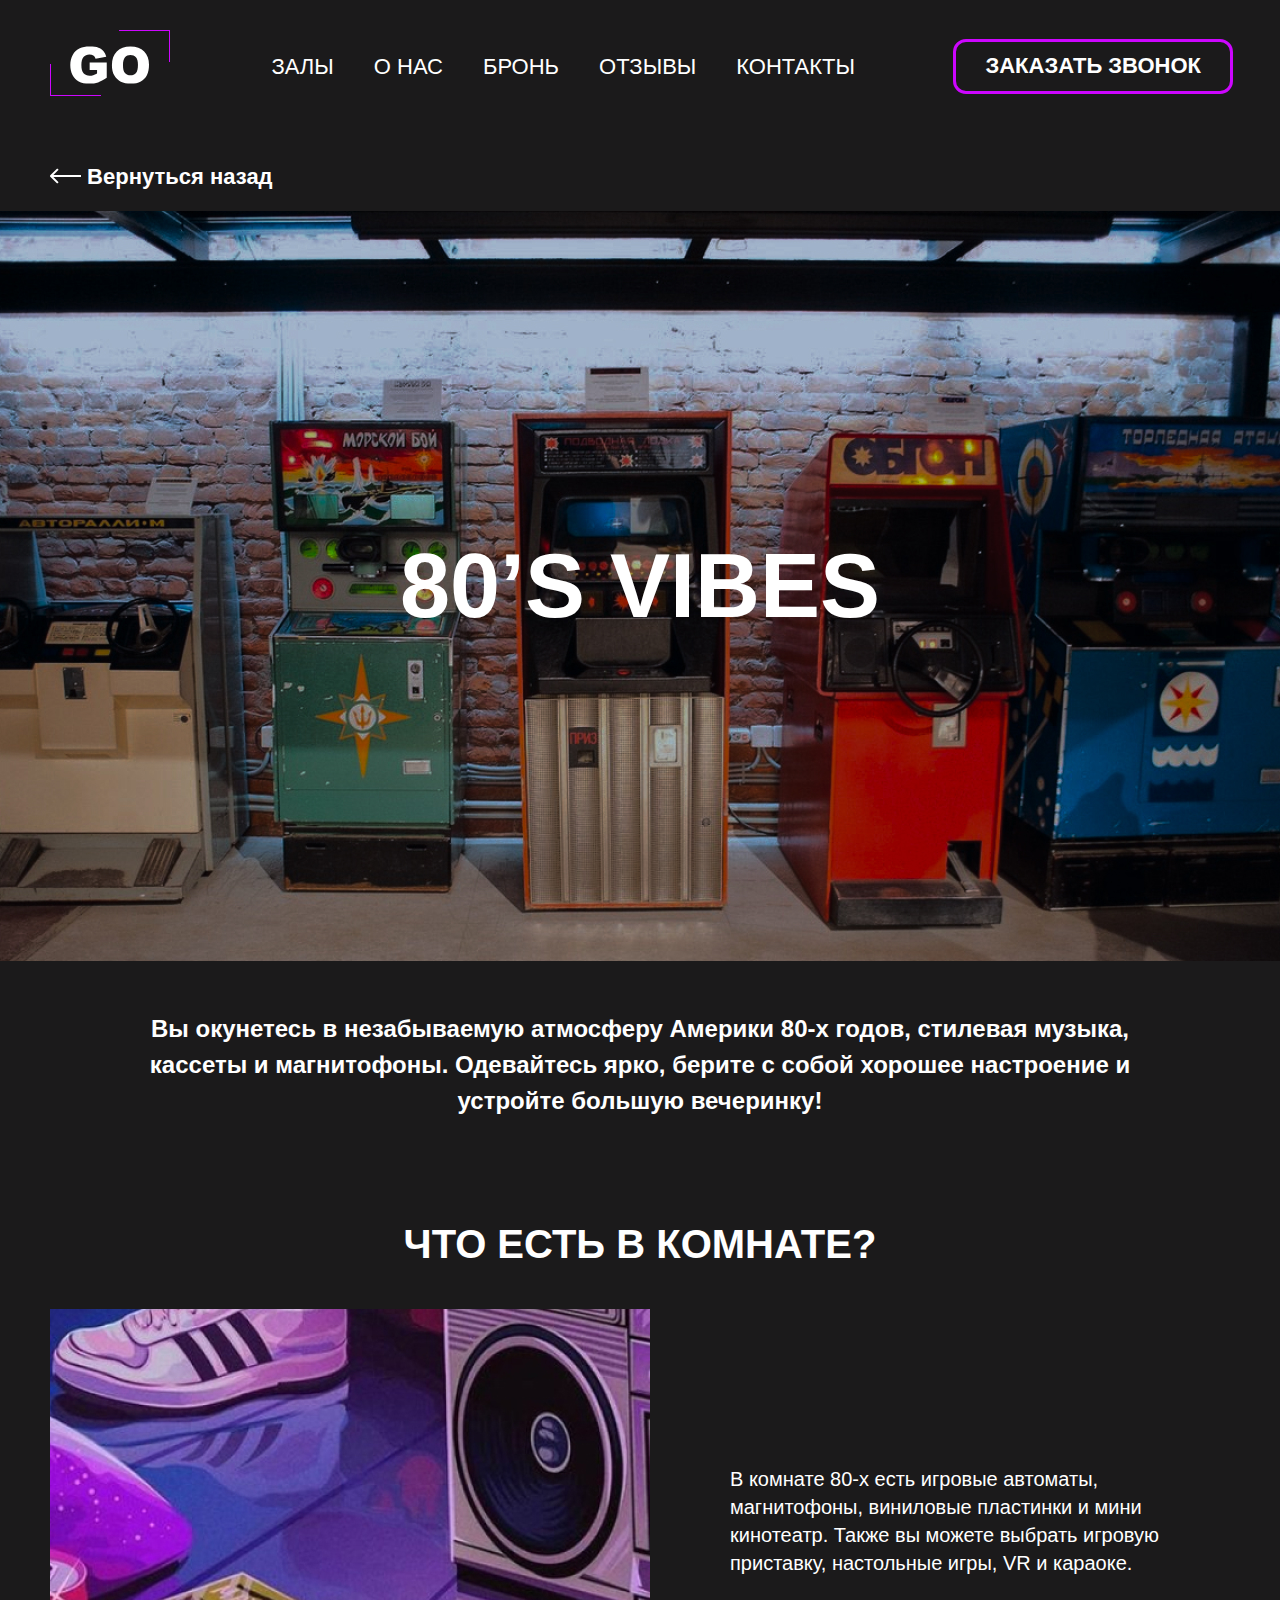
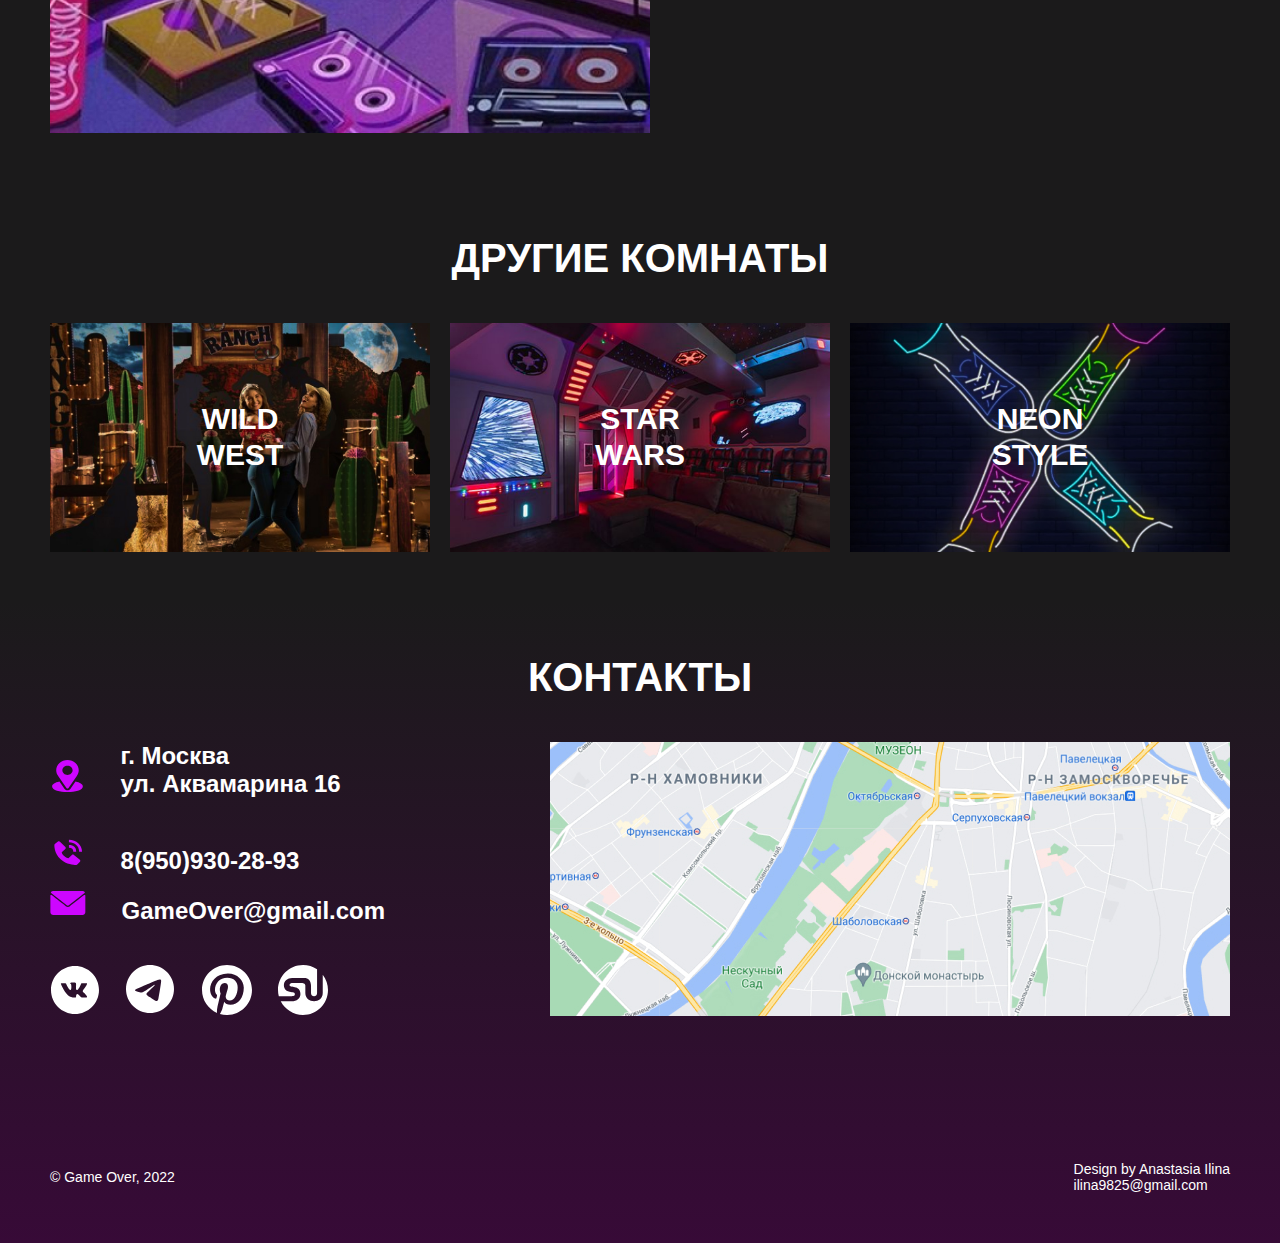
==== pages/80-vibes/index.html @ 326f5707 "fix padding" ====
<!DOCTYPE html>
<html lang="en">
<head>
    <meta charset="UTF-8">
    <meta http-equiv="X-UA-Compatible" content="IE=edge">
    <meta name="viewport" content="width=device-width, initial-scale=1.0">
    <link rel="stylesheet" href="../../css/index.css">
    <title>80’s vibes</title>
</head>
<body>
    <header>
        <header class="header">
            <div class="container">
                <div class="header__wrapper">
                    <div class="header__burger">
                        <svg width="54" height="29" viewbox="0 0 54 29" fill="currentColor" xmlns="http://www.w3.org/2000/svg">
                            <rect width="54" height="5" rx="2" fill=""/>
                            <rect y="12" width="54" height="5" rx="2" fill=""/>
                            <rect y="24" width="31" height="5" rx="2" fill=""/>
                        </svg>
                    </div>
                    <a href="#"><img class="header__logo" src="../../image/header/logo.svg" alt="logo"></a>
                    <nav>
                        <ul class="header__list">
                            <li class="header__item"><a class="header__link" href="#rooms">Залы</a></li>
                            <li class="header__item"><a class="header__link" href="#about">О нас</a></li>
                            <li class="header__item"><a class="header__link" href="#booking">Бронь</a></li>
                            <li class="header__item"><a class="header__link" href="#reviews">Отзывы</a></li>
                            <li class="header__item"><a class="header__link" href="#contacts">Контакты</a></li>
                        </ul>
                    </nav>
                    <button class="header__button" type="button">Заказать звонок</button>
                </div>
                
            </div>   
        </header>

    </header>
    <main>
        <div class="container">
            <a class="back" href="../../index.html"><img src="../../image/halls_style/Arrow.svg" alt=""> Вернуться назад</a>
        </div>     
        <section class="heading heading--vibes">
            <h1 class="heading__title">80’s vibes</h1>
        </section>
        <div class="description section">
            <div class="container">
                <p class="description__text">Вы окунетесь в незабываемую атмосферу Америки 80-х годов, стилевая музыка, кассеты и магнитофоны. Одевайтесь ярко, берите с собой хорошее настроение и устройте большую вечеринку!</p>
            </div>
        </div>
        <section class="inside section">
            <div class="container">
                <h2 class="inside__title section__title">Что есть в комнате?</h2>
                <div class="inside__wrapper">
                    <img class="inside__image" src="../../image/halls_style/vibes-inside.jpg" alt="">
                    <p class="inside__text">В комнате 80-х есть игровые автоматы, магнитофоны, виниловые пластинки и мини кинотеатр. 
                        Также вы можете выбрать игровую приставку, настольные игры, VR и караоке.</p>
                </div>
            </div>
            
        </section>
        <section class="another section">   
            <div class="container">
                <h2 class="another__title section__title">Другие комнаты</h2>
                <ul class="another__list">
                    <li class="another__item  another__item--west">
                        <a class="another__link" href="../wild-west/index.html">wild 
                            west</a>
                    </li>
                    <li class="another__item another__item--wars">
                        <a class="another__link" href="../star-wars/index.html">Star
                            wars</a>
                    </li>
                    <li class="another__item another__item--neon">
                        <a class="another__link" href="../neon/index.html">neon
                            style
                        </a>
                    </li>
                </ul>
            </div>

            
        </section>
    </main>
    <footer class="section contacts">
        <div class="container">
            <h2 class="section__title contacts__title">Контакты</h2>
            <div class="contacts__row">
                <div class="contacts__column">
                    <address class="address">
                        <div class="address__location">
                            <img class="address__image" src="../../image/contacts/location.svg" alt="адресс иконка">
                            <p class="address__text">г. Москва 
                            ул. Аквамарина 16</p>
                        </div>
                        <div class="address__mobile">
                            <img class="address__image" src="../../image/contacts/phone.svg" alt="телефон иконка">
                            <a class="address__link"  href="tel:89509302893">8(950)930-28-93</a>
                        </div>
                        <div class="address__email">
                            <img class="address__image" src="../../image/contacts/envelope.svg" alt="почта иконка" >
                            <a class="address__link" href="mailto:GameOver@gmail.com">GameOver@gmail.com</a>
                        </div>
                    </address>
                    <!-- <nav> -->
                        <ul class="social">
                            <li class="social__item"><a class="social__link" href="https://vk.com" target="_blank">
                                <svg width="50" height="50" viewbox="0 0 50 50" fill="currentColor" xmlns="http://www.w3.org/2000/svg">
                                    <path d="M24.9999 1C11.7449 1 0.999878 11.745 0.999878 25C0.999878 38.255 11.7449 49 24.9999 49C38.2549 49 48.9999 38.255 48.9999 25C48.9999 11.745 38.2549 1 24.9999 1ZM34.2299 28.0775C34.2299 28.0775 36.3524 30.1725 36.8749 31.145C36.8899 31.165 36.8974 31.185 36.9024 31.195C37.1149 31.5525 37.1649 31.83 37.0599 32.0375C36.8849 32.3825 36.2849 32.5525 36.0799 32.5675H32.3299C32.0699 32.5675 31.5249 32.5 30.8649 32.045C30.3574 31.69 29.8574 31.1075 29.3699 30.54C28.6424 29.695 28.0124 28.965 27.3774 28.965C27.2967 28.9649 27.2166 28.9775 27.1399 29.0025C26.6599 29.1575 26.0449 29.8425 26.0449 31.6675C26.0449 32.2375 25.5949 32.565 25.2774 32.565H23.5599C22.9749 32.565 19.9274 32.36 17.2274 29.5125C13.9224 26.025 10.9474 19.03 10.9224 18.965C10.7349 18.5125 11.1224 18.27 11.5449 18.27H15.3324C15.8374 18.27 16.0024 18.5775 16.1174 18.85C16.2524 19.1675 16.7474 20.43 17.5599 21.85C18.8774 24.165 19.6849 25.105 20.3324 25.105C20.4538 25.1036 20.573 25.0727 20.6799 25.015C21.5249 24.545 21.3674 21.5325 21.3299 20.9075C21.3299 20.79 21.3274 19.56 20.8949 18.97C20.5849 18.5425 20.0574 18.38 19.7374 18.32C19.8669 18.1413 20.0375 17.9964 20.2349 17.8975C20.8149 17.6075 21.8599 17.565 22.8974 17.565H23.4749C24.5999 17.58 24.8899 17.6525 25.2974 17.755C26.1224 17.9525 26.1399 18.485 26.0674 20.3075C26.0449 20.825 26.0224 21.41 26.0224 22.1C26.0224 22.25 26.0149 22.41 26.0149 22.58C25.9899 23.5075 25.9599 24.56 26.6149 24.9925C26.7003 25.0461 26.799 25.0746 26.8999 25.075C27.1274 25.075 27.8124 25.075 29.6674 21.8925C30.2395 20.8681 30.7366 19.8037 31.1549 18.7075C31.1924 18.6425 31.3024 18.4425 31.4324 18.365C31.5283 18.3161 31.6347 18.2912 31.7424 18.2925H36.1949C36.6799 18.2925 37.0124 18.365 37.0749 18.5525C37.1849 18.85 37.0549 19.7575 35.0224 22.51L34.1149 23.7075C32.2724 26.1225 32.2724 26.245 34.2299 28.0775Z"/>
                                </svg>
                                </a>
                            </li>
                            <li class="social__item"><a class="social__link" href="https://telegram.org" target="_blank">
                                <svg width="50" height="50" viewbox="0 0 50 50" fill="currentColor" xmlns="http://www.w3.org/2000/svg">
                                    <path d="M47.9999 24C47.9999 30.3652 45.4713 36.4697 40.9704 40.9706C36.4696 45.4714 30.3651 48 23.9999 48C17.6347 48 11.5302 45.4714 7.02932 40.9706C2.52844 36.4697 -0.00012207 30.3652 -0.00012207 24C-0.00012207 17.6348 2.52844 11.5303 7.02932 7.02944C11.5302 2.52856 17.6347 0 23.9999 0C30.3651 0 36.4696 2.52856 40.9704 7.02944C45.4713 11.5303 47.9999 17.6348 47.9999 24ZM24.8609 17.718C22.5269 18.69 17.8589 20.7 10.8629 23.748C9.72888 24.198 9.13188 24.642 9.07788 25.074C8.98788 25.803 9.90288 26.091 11.1479 26.484L11.6729 26.649C12.8969 27.048 14.5469 27.513 15.4019 27.531C16.1819 27.549 17.0489 27.231 18.0059 26.571C24.5429 22.158 27.9179 19.929 28.1279 19.881C28.2779 19.845 28.4879 19.803 28.6259 19.929C28.7669 20.052 28.7519 20.289 28.7369 20.352C28.6469 20.739 25.0559 24.075 23.1989 25.803C22.6199 26.343 22.2089 26.724 22.1249 26.811C21.9399 27 21.7519 27.1861 21.5609 27.369C20.4209 28.467 19.5689 29.289 21.6059 30.633C22.5869 31.281 23.3729 31.812 24.1559 32.346C25.0079 32.928 25.8599 33.507 26.9639 34.233C27.2429 34.413 27.5129 34.608 27.7739 34.794C28.7669 35.502 29.6639 36.138 30.7649 36.036C31.4069 35.976 32.0699 35.376 32.4059 33.576C33.2009 29.325 34.7639 20.118 35.1239 16.323C35.1458 16.0075 35.1328 15.6906 35.0849 15.378C35.0566 15.1258 34.9346 14.8934 34.7429 14.727C34.4699 14.5386 34.1445 14.4409 33.8129 14.448C32.9129 14.463 31.5239 14.946 24.8609 17.718Z"/>
                                </svg>
                                </a>
                            </li>
                            <li class="social__item"><a class="social__link" href="https://www.pinterest.com" target="_blank">
                                <svg width="50" height="50" viewbox="0 0 50 50" fill="currentColor" xmlns="http://www.w3.org/2000/svg">
                                    <path d="M25.0005 0C11.1947 0 -0.000152588 11.1936 -0.000152588 25.0006C-0.000152588 35.2378 6.15562 44.0314 14.9646 47.8981C14.8941 46.1526 14.9511 44.0558 15.3998 42.159C15.8806 40.1282 18.6165 28.5359 18.6165 28.5359C18.6165 28.5359 17.8178 26.9397 17.8178 24.5808C17.8178 20.8763 19.9652 18.1077 22.6383 18.1077C24.912 18.1077 26.0107 19.8154 26.0107 21.8609C26.0107 24.1468 24.5537 27.5635 23.8037 30.7327C23.1768 33.3859 25.1338 35.5481 27.7498 35.5481C32.4864 35.5481 35.6761 29.4647 35.6761 22.2558C35.6761 16.7782 31.9864 12.6769 25.2742 12.6769C17.6902 12.6769 12.9659 18.3321 12.9659 24.6487C12.9659 26.8282 13.6082 28.3635 14.6146 29.5513C15.0768 30.0981 15.1409 30.318 14.9736 30.9462C14.8537 31.4058 14.5781 32.5128 14.4646 32.9519C14.2986 33.5853 13.7857 33.8109 13.2127 33.5776C9.71972 32.1513 8.0928 28.3263 8.0928 24.0263C8.0928 16.9237 14.0819 8.40898 25.9601 8.40898C35.5056 8.40898 41.7877 15.316 41.7877 22.732C41.7877 32.5378 36.3351 39.8647 28.2979 39.8647C25.5998 39.8647 23.0607 38.4051 22.1909 36.7487C22.1909 36.7487 20.7396 42.5077 20.4325 43.6218C19.9024 45.5494 18.8646 47.4763 17.9159 48.9769C20.2162 49.6571 22.6024 50.0025 25.0011 50.0026C38.8063 50.0013 49.9998 38.8071 49.9998 25.0006C49.9998 11.1936 38.8063 0 25.0005 0Z"/>
                                </svg>
                                </a>
                            </li>
                            <li class="social__item"><a class="social__link" href="https://www.stumbleupon.com" target="_blank">
                                <svg width="50" height="50" viewbox="0 0 50 50" fill="currentColor" xmlns="http://www.w3.org/2000/svg">
                                    <path fill-rule="evenodd" clip-rule="evenodd" d="M44.7441 9.66919C48.1583 14.0494 50.0085 19.4463 49.9999 24.9999C49.9999 38.8051 38.805 49.9999 25.0006 49.9999C15.2871 49.9999 6.86597 44.4576 2.72751 36.3647H13.6237C18.816 36.3647 22.4429 33.566 22.4429 29.0923C22.4429 19.6108 11.5051 23.4737 11.5051 20.1089C11.5051 18.4878 12.8057 17.898 15.1858 17.898H22.7692C24.8711 17.898 27.3435 18.275 27.3435 20.5685V28.1243C27.3435 33.5955 31.6159 36.364 36.0441 36.364C40.548 36.364 44.7435 33.5955 44.7435 28.1243V9.66919H44.7441Z"/>
                                    <path fill-rule="evenodd" clip-rule="evenodd" d="M25.0005 2.43241e-05C30.0173 -0.00698868 34.919 1.50262 39.0626 4.33079V28.3013C39.0626 29.9628 37.7037 31.3224 36.0447 31.3224C34.3838 31.3224 33.0261 29.9628 33.0261 28.3013V21.1186C33.0261 15.3846 30.1242 12.9994 26.3447 12.9994H14.0441C9.59088 12.9994 5.89665 15.834 5.89665 20.3289C5.89665 22.6289 6.8819 25.9994 11.5415 26.8353C15.337 27.5186 16.8351 27.3199 16.8351 29.3506C16.8351 31.3224 14.6261 31.3224 11.7101 31.3224H0.808189C0.269676 29.2582 -0.0019826 27.1334 -0.000143311 25C-0.000143311 11.1981 11.196 2.43241e-05 25.0005 2.43241e-05Z"/>
                                </svg>
                            </a>
                            </li>
                        </ul>
                </div>
                <img class="contacts__image" src="../../image/contacts/map.jpg" alt="карта местности">
            </div>
            <!-- </nav>    -->
                <div class="footer">
                <p>© <a class="footer__link" href="#">Game Over</a>, 2022</p>
                <ul>
                    <li><p>Design by Anastasia Ilina</p></li>
                    <li><a class="footer__mail" href="mailto:ilina9825@gmail.com">ilina9825@gmail.com</a></li>
                </ul>
            </div>
        </div>
    </footer>
</body>
</html>
---- css/index.css ----
@import "var.css";
@import "global.css";
@import "normalize.css";
@import "banner.css";
@import "halls.css";
@import "booking.css";
@import "about.css";
@import "question.css";
@import "contacts.css";
@import "reviews.css";
@import "header.css";
@import "equipment.css";
@import "halls_style.css";
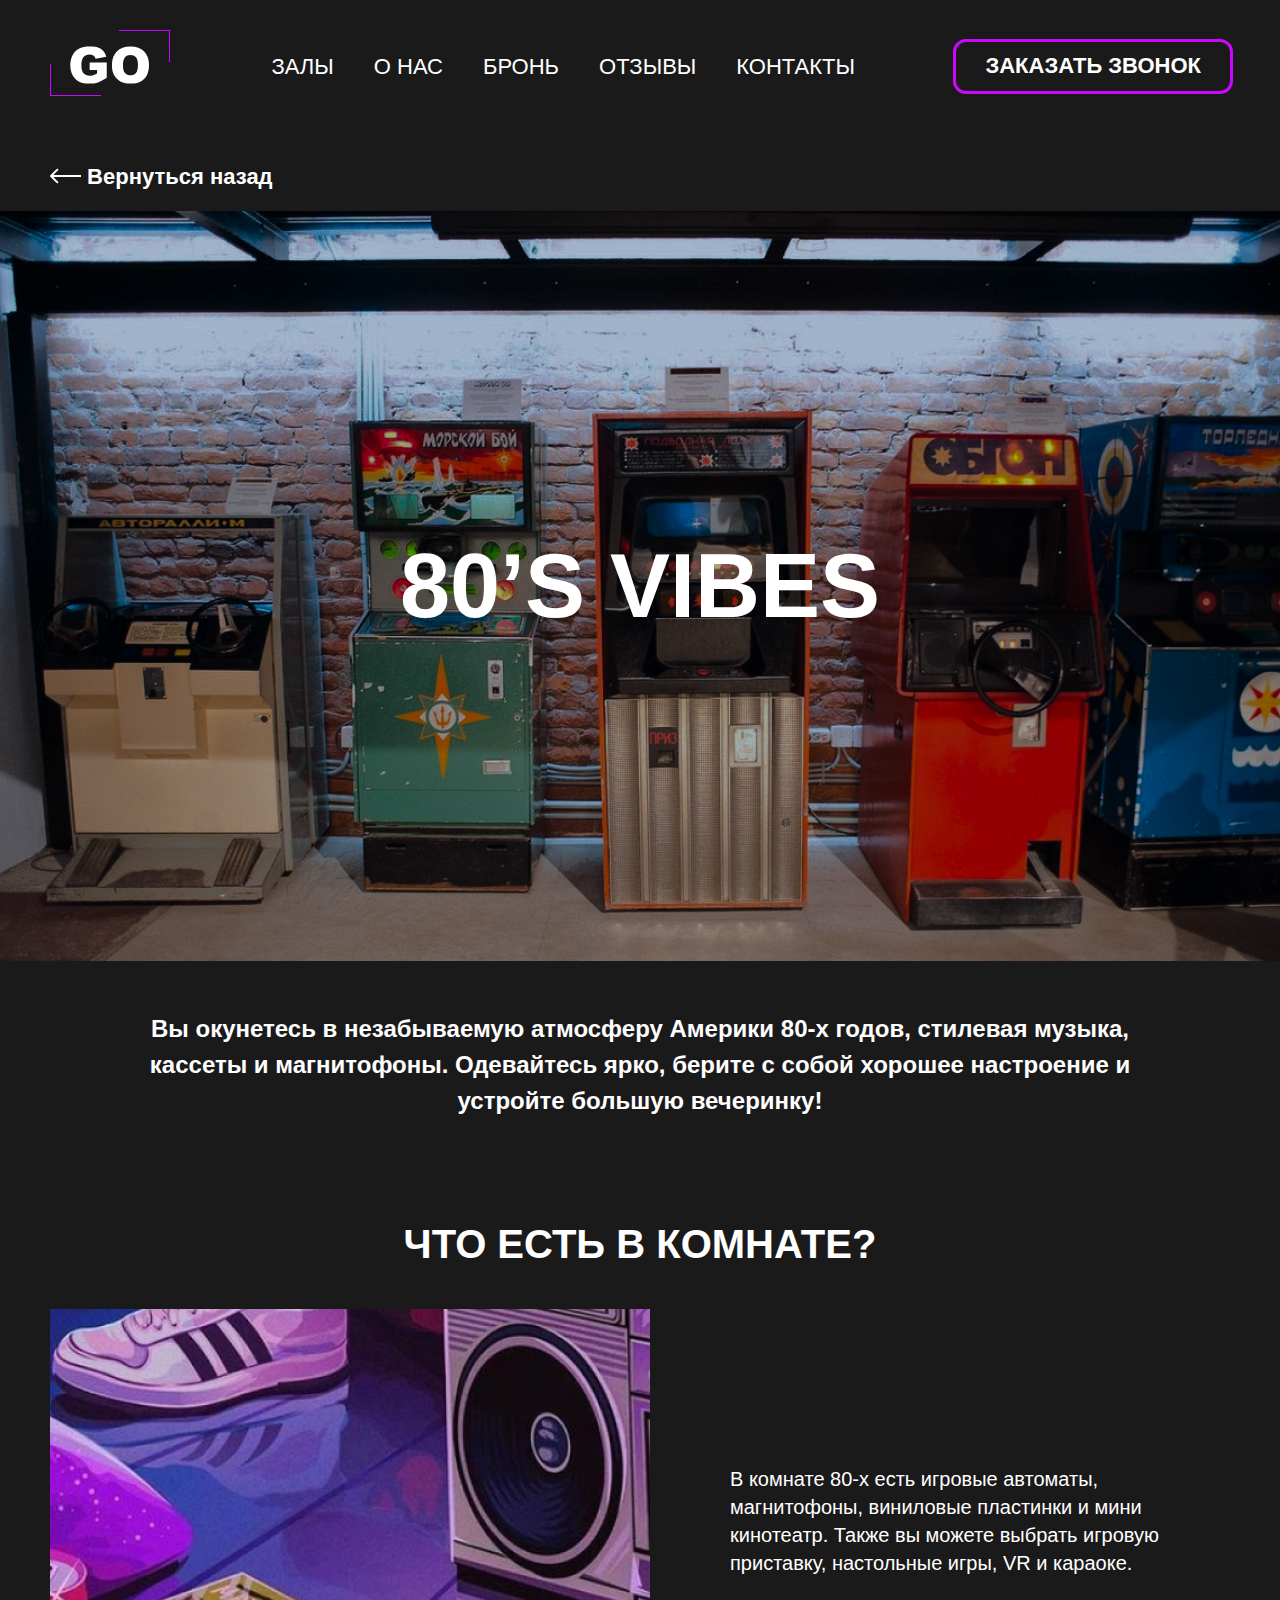
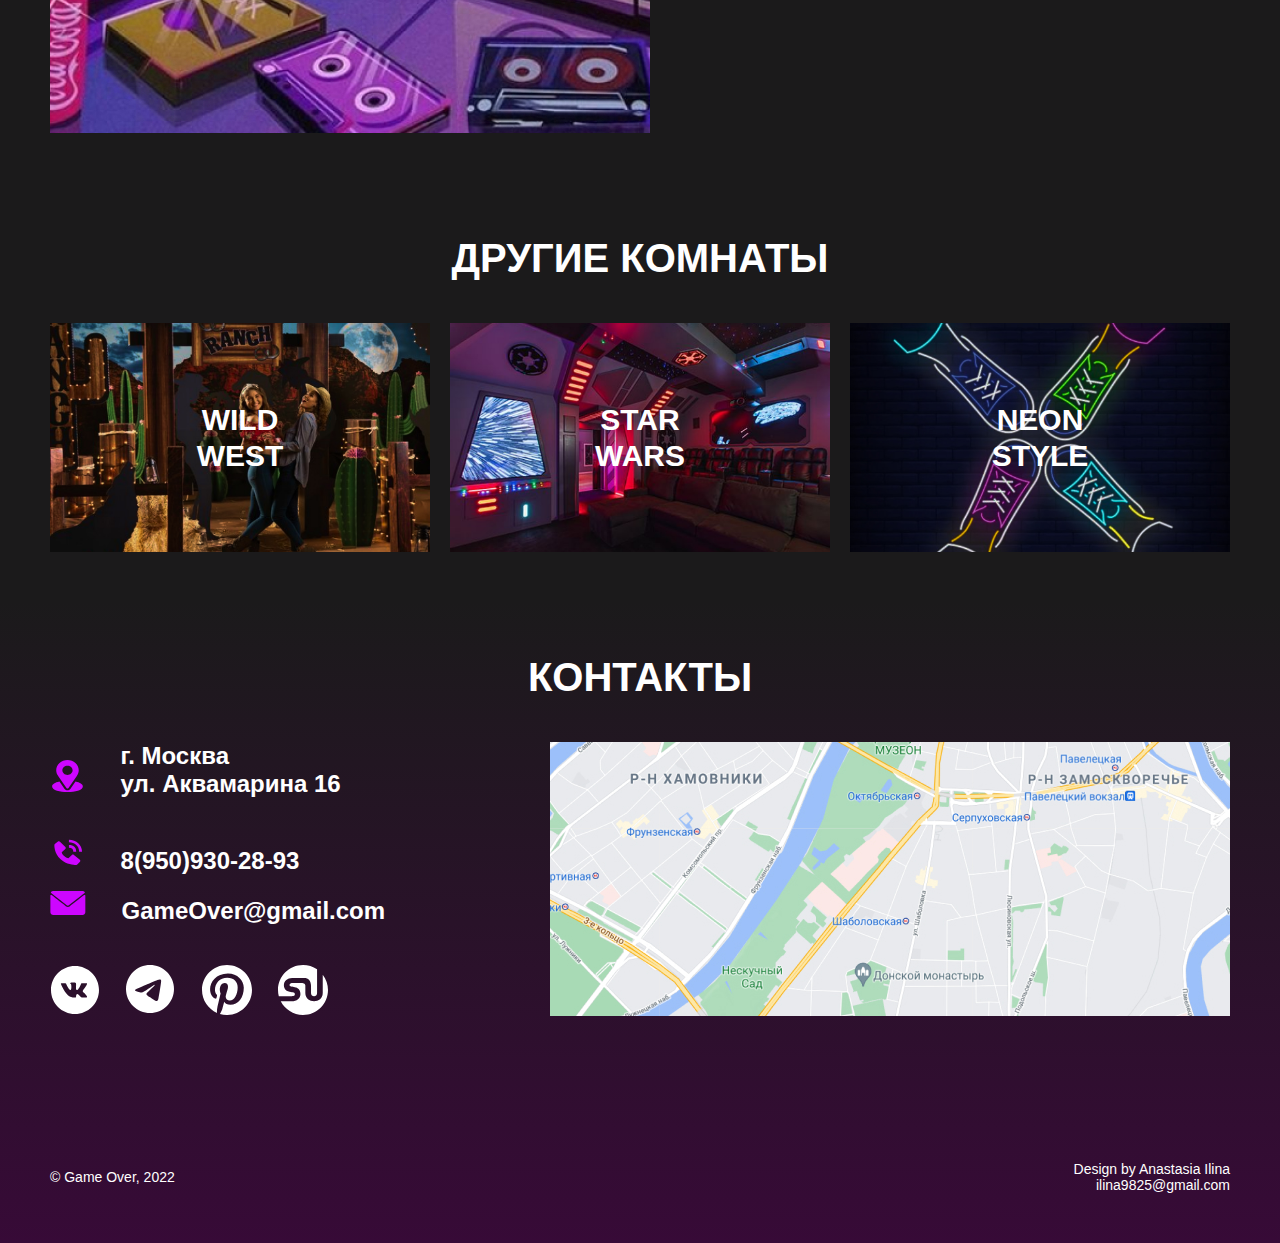
==== commit d9e91971: "fix checkbox" ====
--- a/pages/80-vibes/index.html
+++ b/pages/80-vibes/index.html
@@ -136,10 +136,10 @@
             <!-- </nav>    -->
                 <div class="footer">
                 <p>© <a class="footer__link" href="#">Game Over</a>, 2022</p>
-                <ul>
-                    <li><p>Design by Anastasia Ilina</p></li>
-                    <li><a class="footer__mail" href="mailto:ilina9825@gmail.com">ilina9825@gmail.com</a></li>
-                </ul>
+                <div class="footer__list">
+                    <p>Design by Anastasia Ilina</p>
+                    <a class="footer__mail" href="mailto:ilina9825@gmail.com">ilina9825@gmail.com</a>
+                </div>
             </div>
         </div>
     </footer>
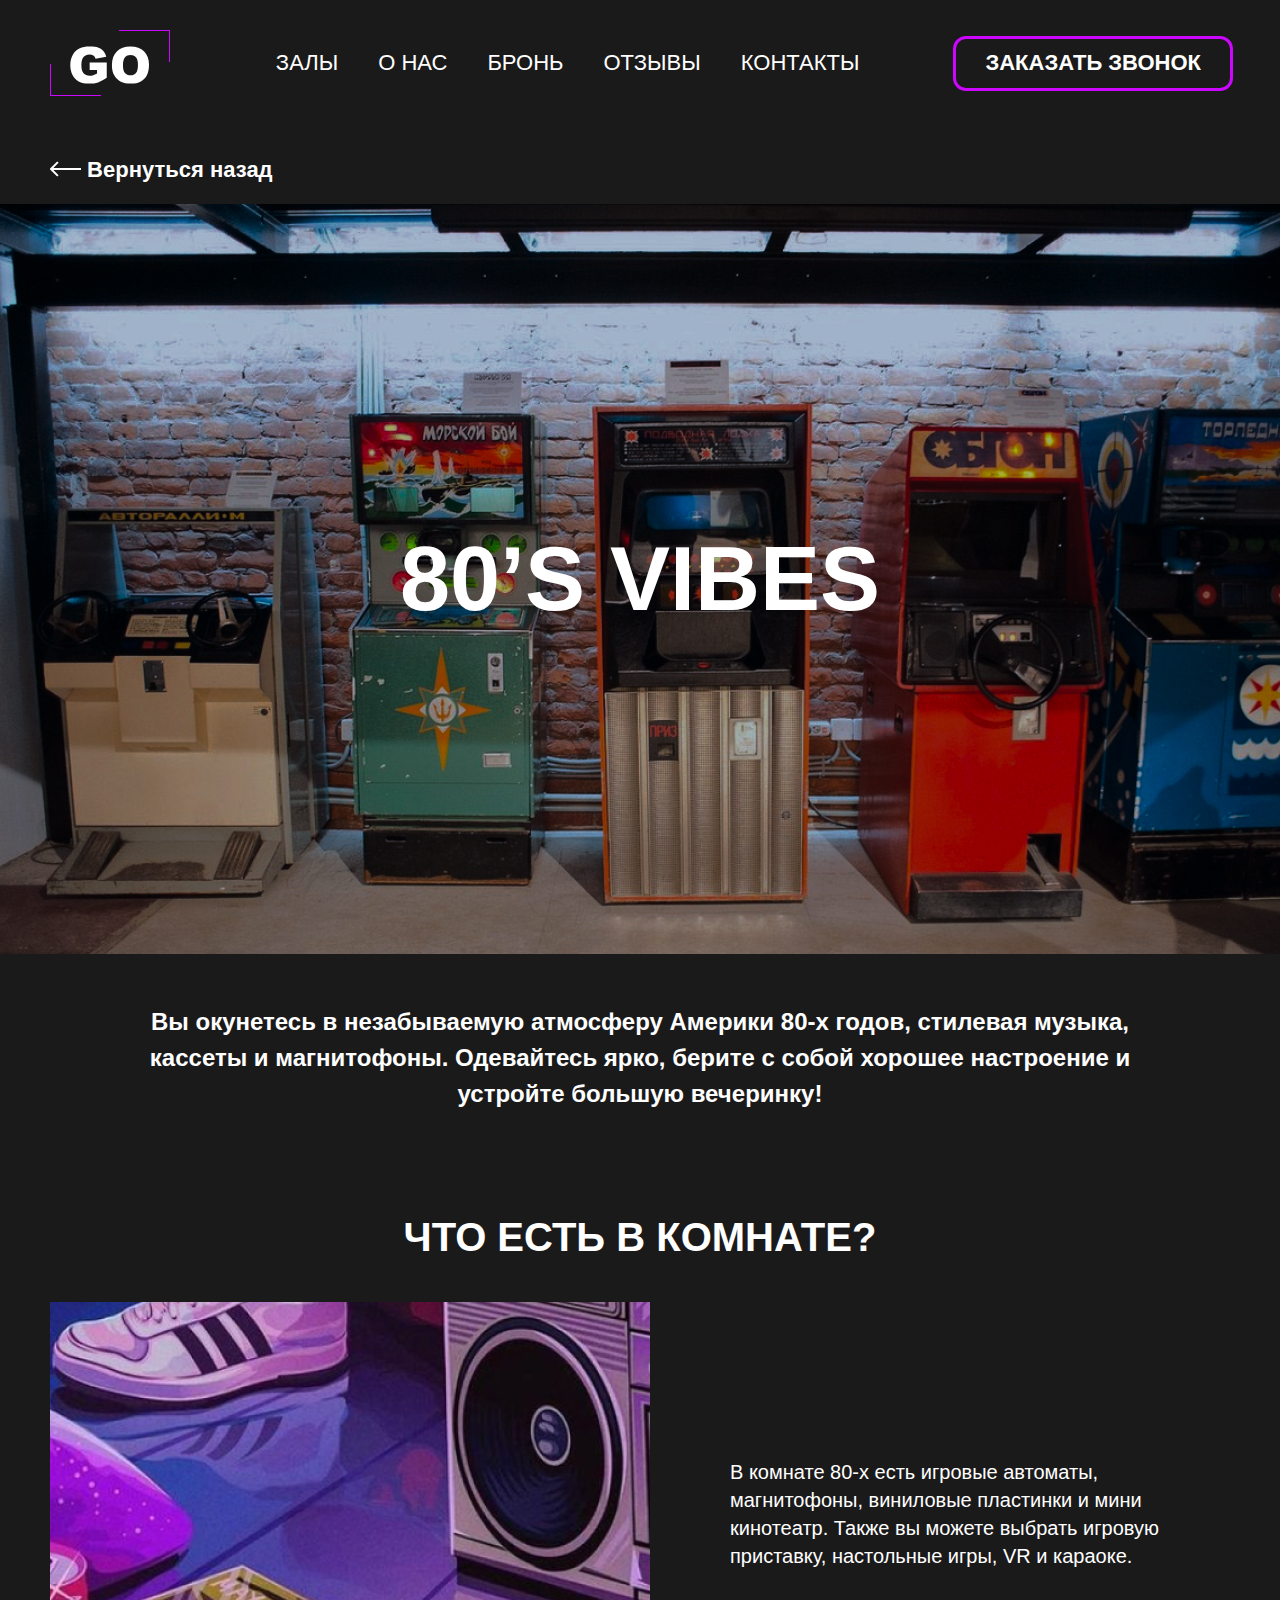
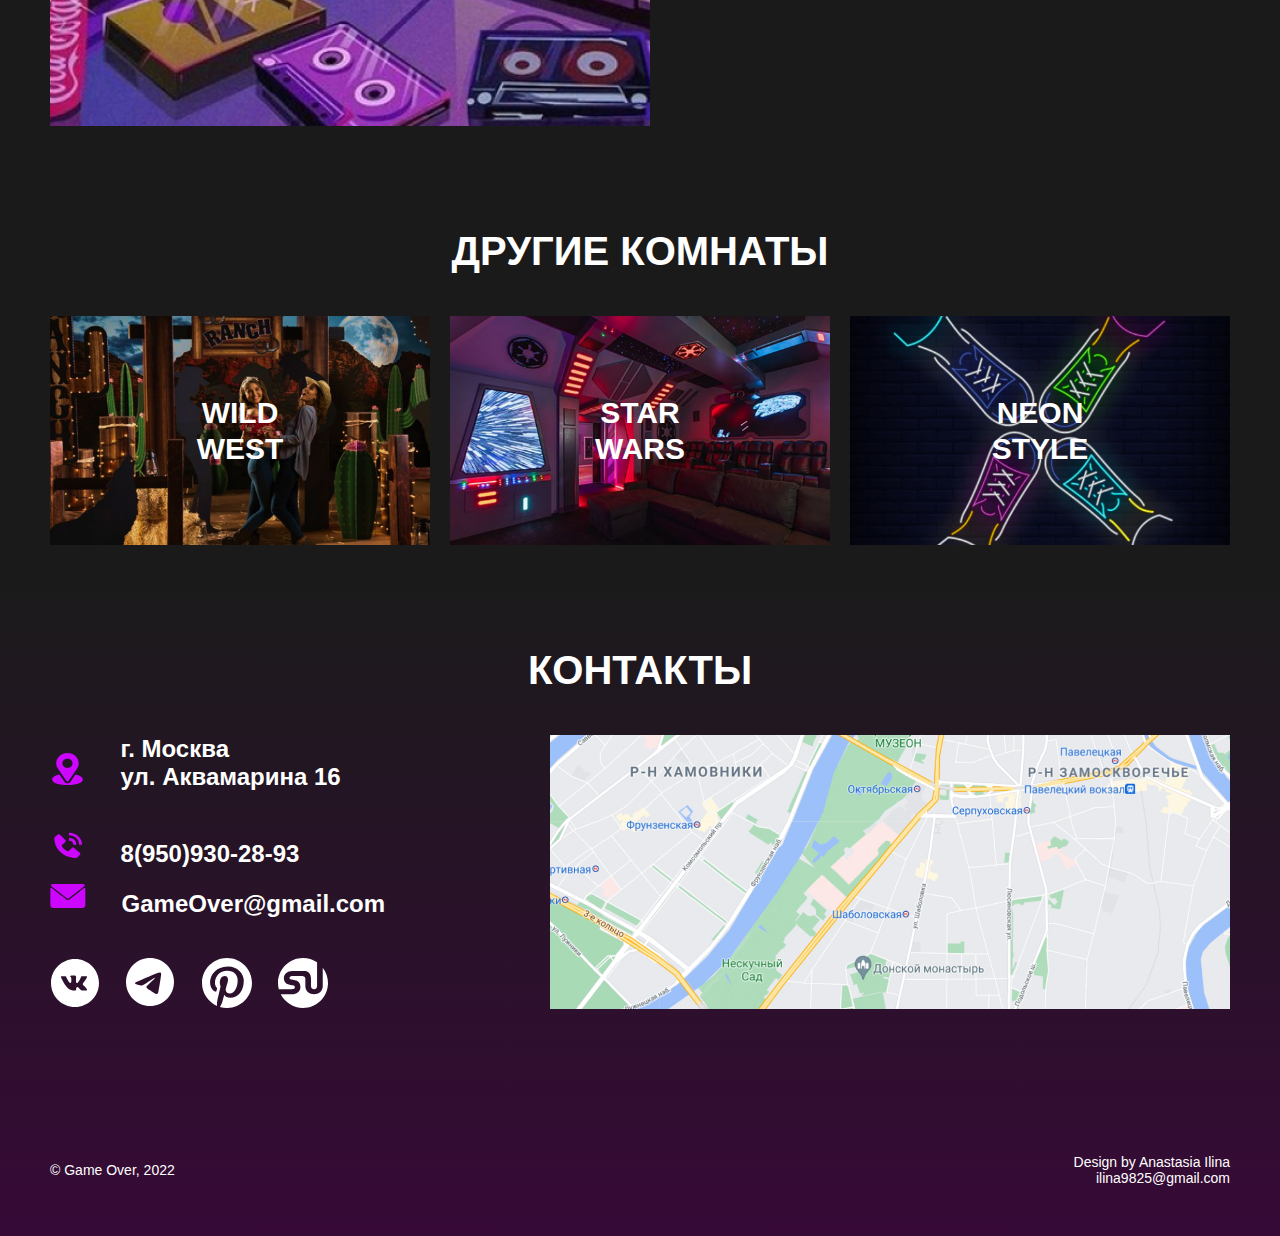
==== commit 27969634: "add header for rooms" ====
--- a/pages/80-vibes/index.html
+++ b/pages/80-vibes/index.html
@@ -5,36 +5,45 @@
     <meta http-equiv="X-UA-Compatible" content="IE=edge">
     <meta name="viewport" content="width=device-width, initial-scale=1.0">
     <link rel="stylesheet" href="../../css/index.css">
+    <script defer src="../../js/jquery-3.6.3.min.js"></script>
+    <script defer src="../../js/jquery-ui.min.js"></script>
+    <script defer src="../../js/script.js"></script>
     <title>80’s vibes</title>
 </head>
 <body>
-    <header>
-        <header class="header">
-            <div class="container">
-                <div class="header__wrapper">
-                    <div class="header__burger">
+    <header class="header">
+        <!-- <div class="header__overlay"></div> -->
+        <div class="container">
+            <div class="header__wrapper">
+                <div class="header__buttons">
+                    <button class="header__burger">
                         <svg width="54" height="29" viewbox="0 0 54 29" fill="currentColor" xmlns="http://www.w3.org/2000/svg">
                             <rect width="54" height="5" rx="2" fill=""/>
                             <rect y="12" width="54" height="5" rx="2" fill=""/>
                             <rect y="24" width="31" height="5" rx="2" fill=""/>
                         </svg>
-                    </div>
-                    <a href="#"><img class="header__logo" src="../../image/header/logo.svg" alt="logo"></a>
-                    <nav>
+                    </button>
+                    <button class="header__close"><img src="image/header/close_header.svg" alt=""></button>
+                </div>
+                
+                <img class="header__logo" src="../../image/header/logo.svg" alt="logo">
+                <div class="header__box">
+                    <nav class="header__menu">
                         <ul class="header__list">
                             <li class="header__item"><a class="header__link" href="#rooms">Залы</a></li>
                             <li class="header__item"><a class="header__link" href="#about">О нас</a></li>
                             <li class="header__item"><a class="header__link" href="#booking">Бронь</a></li>
                             <li class="header__item"><a class="header__link" href="#reviews">Отзывы</a></li>
-                            <li class="header__item"><a class="header__link" href="#contacts">Контакты</a></li>
+                            <li class="header__item"><a class="header__link" href="#contacts">Контакты</a></li> 
                         </ul>
                     </nav>
-                    <button class="header__button" type="button">Заказать звонок</button>
+
+                    <button class="header__button button" type="button">Заказать звонок</button>
                 </div>
-                
-            </div>   
-        </header>
-
+                    
+                <!-- <button class="header__button" type="button">Заказать звонок</button> -->
+            </div>
+        </div>   
     </header>
     <main>
         <div class="container">
@@ -59,7 +68,7 @@
             </div>
             
         </section>
-        <section class="another section">   
+        <section class="another section" id="rooms">   
             <div class="container">
                 <h2 class="another__title section__title">Другие комнаты</h2>
                 <ul class="another__list">
@@ -82,7 +91,7 @@
             
         </section>
     </main>
-    <footer class="section contacts">
+    <footer class="section contacts" id="contacts">
         <div class="container">
             <h2 class="section__title contacts__title">Контакты</h2>
             <div class="contacts__row">
@@ -143,5 +152,40 @@
             </div>
         </div>
     </footer>
+
+    <div class="menu">
+        <div class="menu__overlay"></div>
+                    <div class="container">
+                        <div class="menu__nav">
+                            <nav class="menu__box">
+                                <ul class="menu__list">
+                                    <li class="menu__item"><a class="menu__link" href="#rooms">Залы</a></li>
+                                    <li class="menu__item"><a class="menu__link" href="#about">О нас</a></li>
+                                    <li class="menu__item"><a class="menu__link" href="#booking">Бронь</a></li>
+                                    <li class="menu__item"><a class="menu__link" href="#reviews">Отзывы</a></li>
+                                    <li class="menu__item"><a class="menu__link" href="#contacts">Контакты</a></li> 
+                                </ul>
+                            </nav>
+                            <button class="button menu__button" type="button">Заказать звонок</button>
+                        </div>   
+                    </div>
+    </div>
+
+
+    <div class="modal">
+        <div class="modal__main">
+            <h3 class="modal__title">Заказать звонок</h3>
+            <form class="modal__form">
+                <label class="modal__name"><span class="label">Имя</span> 
+                    <input class="input modal__input" type="text" name="name" required>
+                </label>
+                <label class="modal__phone"><span class="label">Телефон</span>
+                    <input class="input modal__input" type="tel" name="tel" required>
+                </label>
+                <button class="modal__button button" type="submit">Позвонить мне</button>
+            </form>
+            <button class="modal__close"><img src="../../image/close.svg" alt=""></button>
+        </div>
+    </div>
 </body>
 </html>--- a/css/index.css
+++ b/css/index.css
@@ -10,4 +10,6 @@
 @import "reviews.css";
 @import "header.css";
 @import "equipment.css";
-@import "halls_style.css";+@import "halls_style.css";
+@import "modal.css";
+@import "menu.css";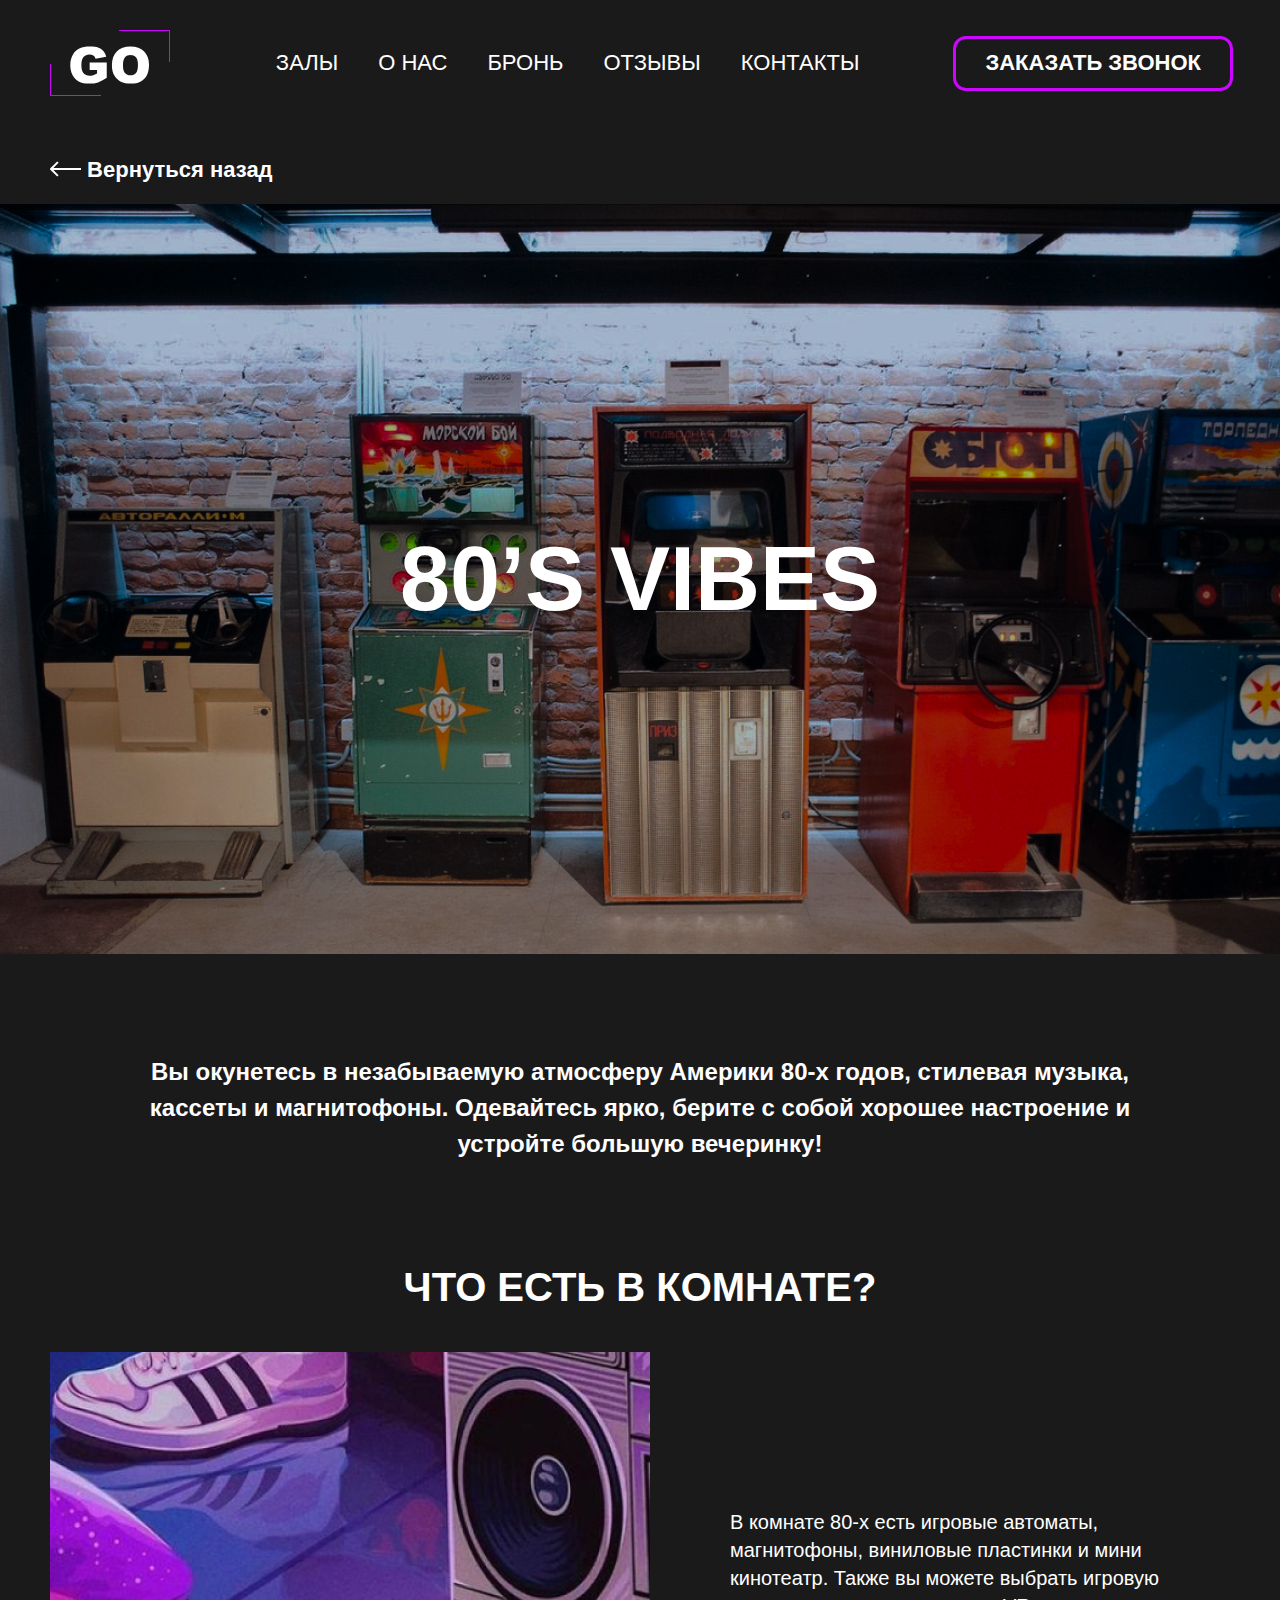
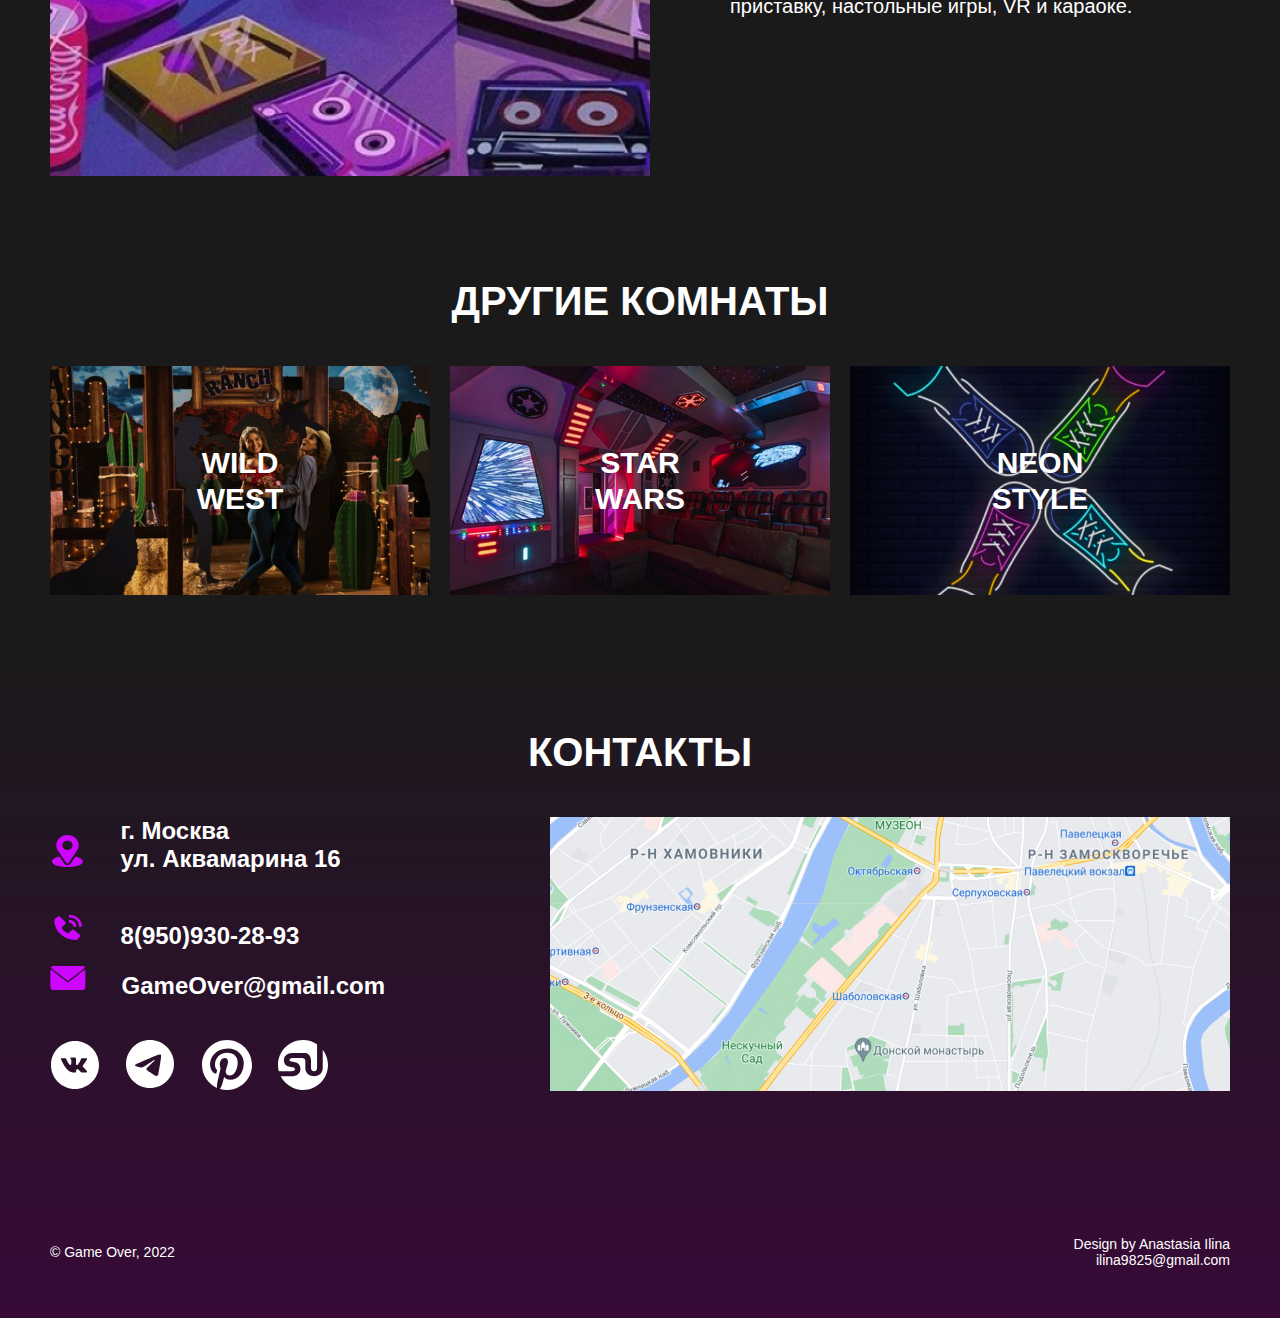
==== commit 207b8831: "add type for button" ====
--- a/pages/80-vibes/index.html
+++ b/pages/80-vibes/index.html
@@ -5,6 +5,7 @@
     <meta http-equiv="X-UA-Compatible" content="IE=edge">
     <meta name="viewport" content="width=device-width, initial-scale=1.0">
     <link rel="stylesheet" href="../../css/index.css">
+    <script src="https://api-maps.yandex.ru/2.1/?apikey=f4112ee9-ccf1-46a4-aaa2-b243dc478c03&lang=ru_RU"></script>
     <script defer src="../../js/jquery-3.6.3.min.js"></script>
     <script defer src="../../js/jquery-ui.min.js"></script>
     <script defer src="../../js/script.js"></script>
@@ -93,7 +94,7 @@
     </main>
     <footer class="section contacts" id="contacts">
         <div class="container">
-            <h2 class="section__title contacts__title">Контакты</h2>
+            <h2 class="section__title contacts__title contacts__title--rooms">Контакты</h2>
             <div class="contacts__row">
                 <div class="contacts__column">
                     <address class="address">
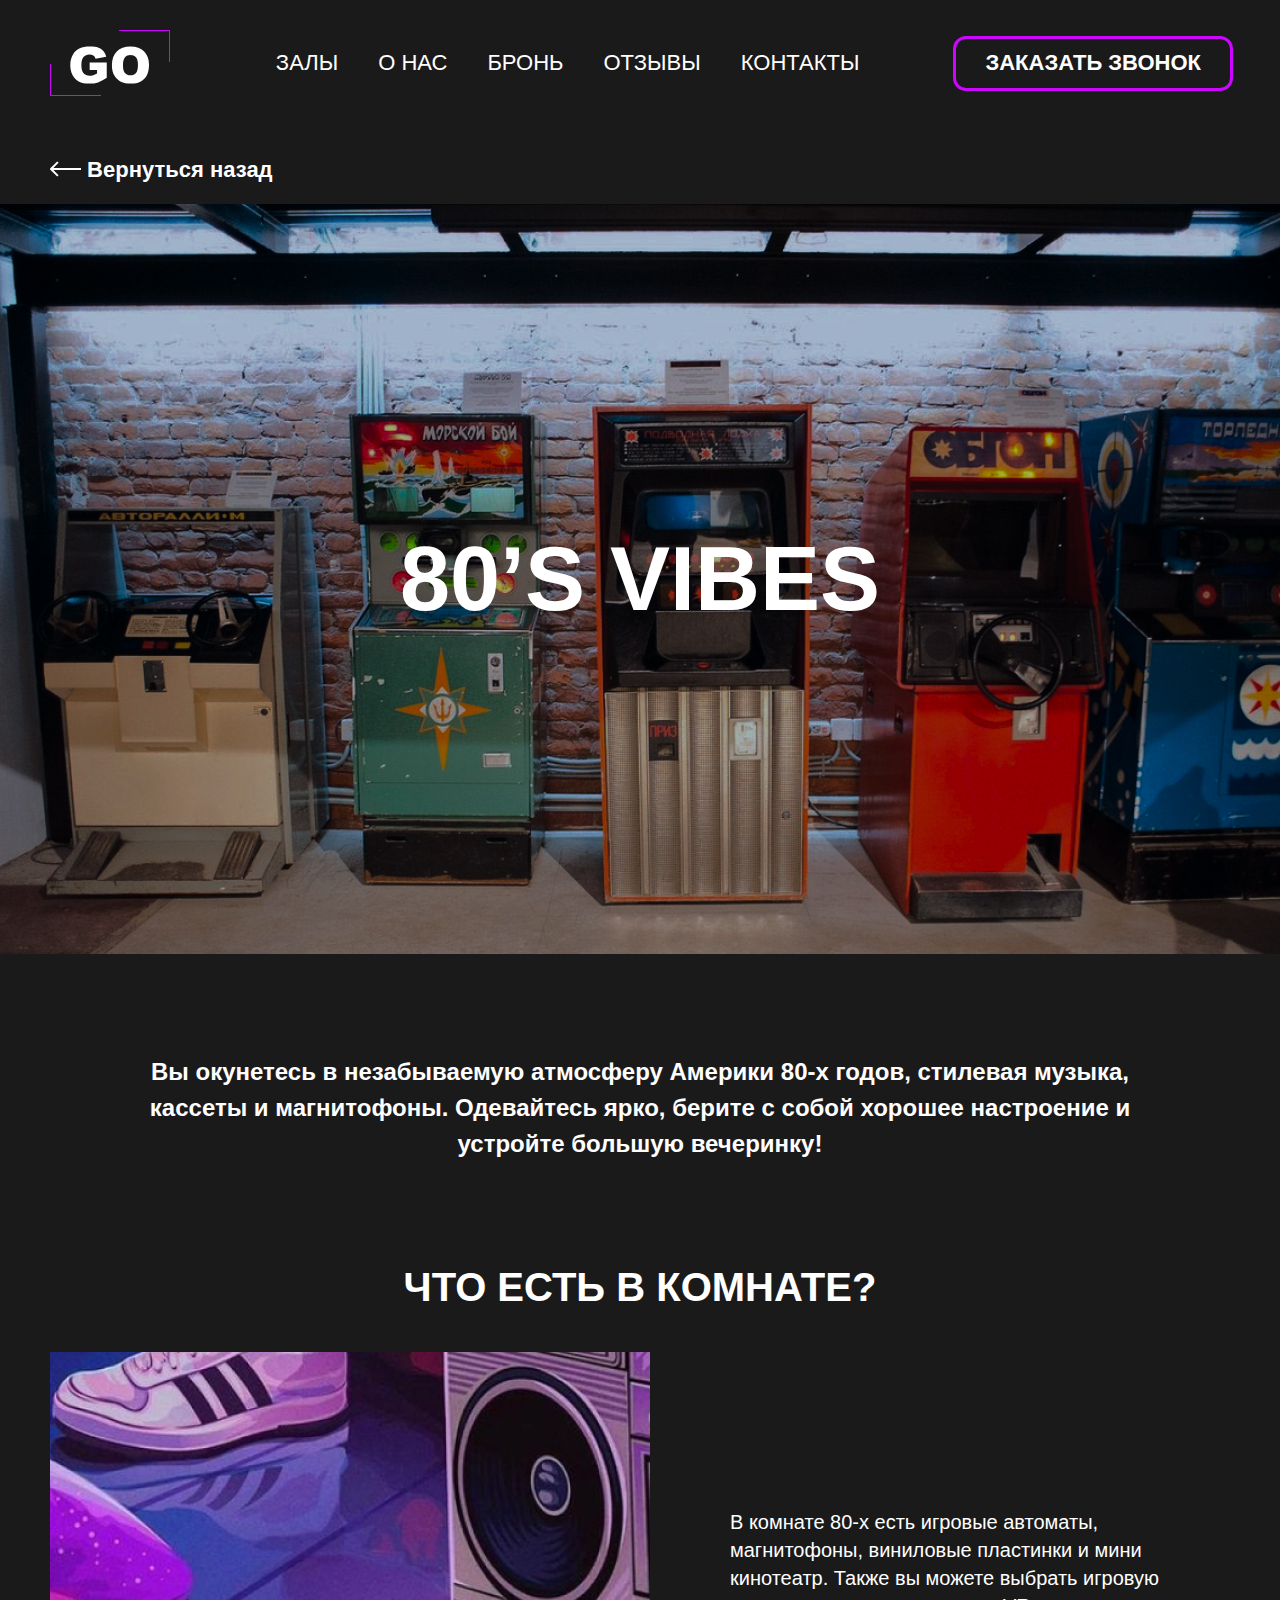
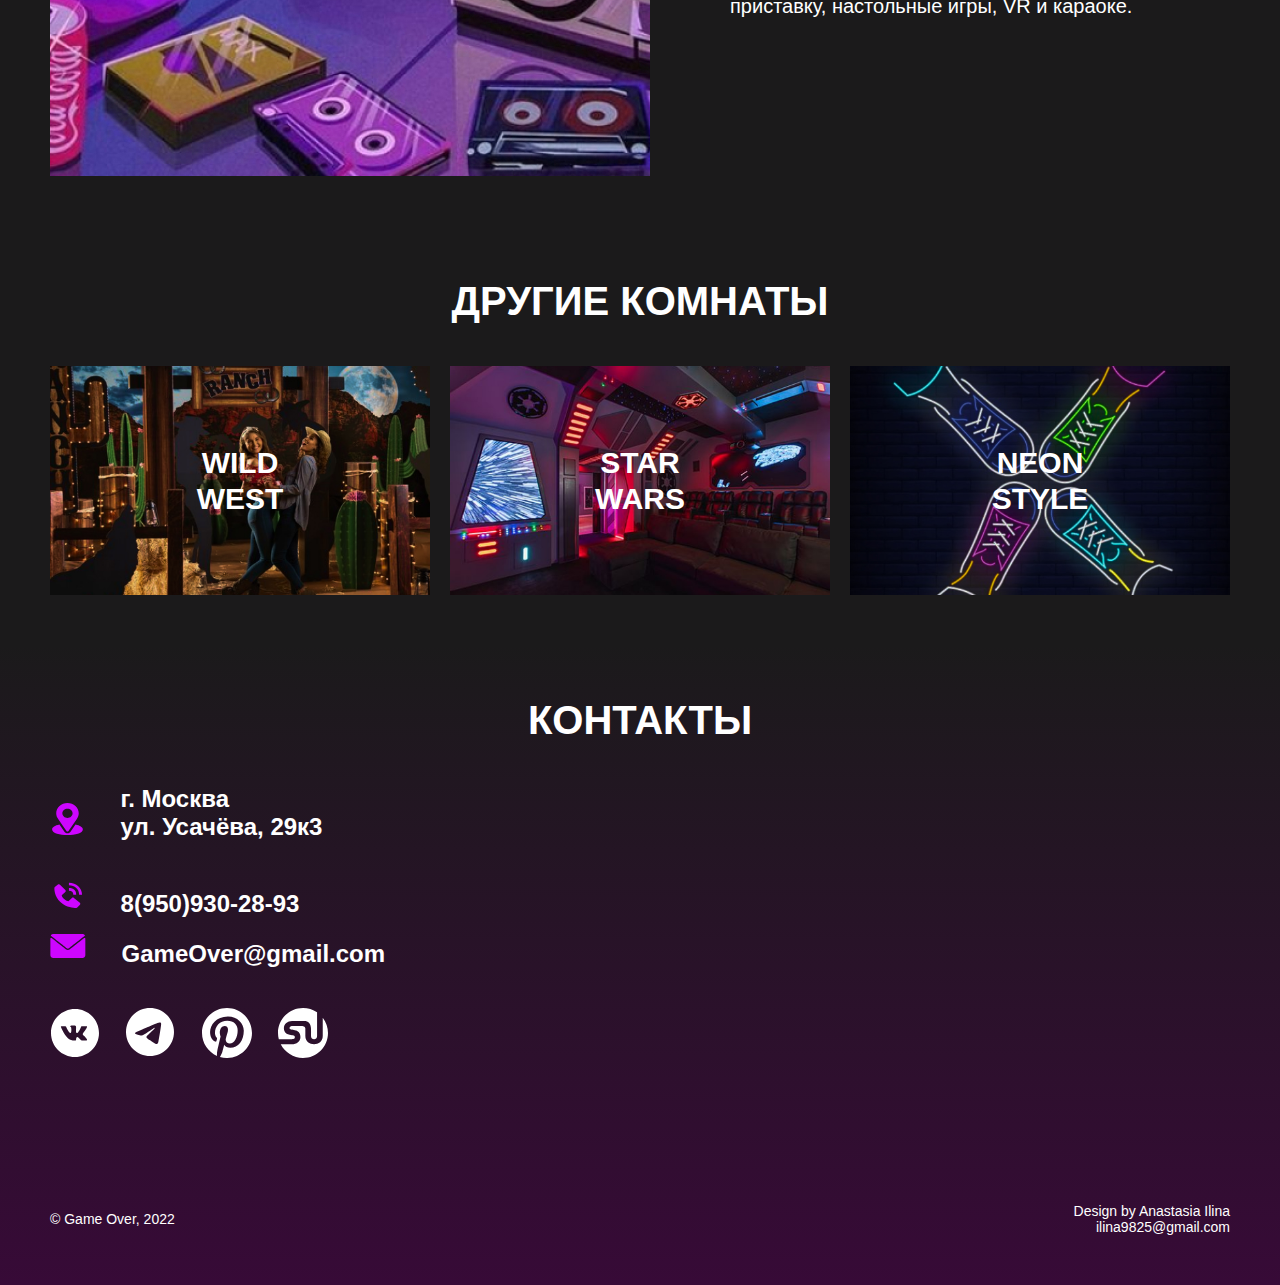
==== commit 1e162326: "add map" ====
--- a/pages/80-vibes/index.html
+++ b/pages/80-vibes/index.html
@@ -92,16 +92,16 @@
             
         </section>
     </main>
-    <footer class="section contacts" id="contacts">
+    <footer id="contacts" class="section contacts">
         <div class="container">
-            <h2 class="section__title contacts__title contacts__title--rooms">Контакты</h2>
+            <h2 class="section__title contacts__title">Контакты</h2>
             <div class="contacts__row">
                 <div class="contacts__column">
                     <address class="address">
                         <div class="address__location">
-                            <img class="address__image" src="../../image/contacts/location.svg" alt="адресс иконка">
-                            <p class="address__text">г. Москва 
-                            ул. Аквамарина 16</p>
+                            <img class="address__image icon" src="../../image/contacts/location.svg" alt="адресс иконка">
+                            <p class="address__text">г. Москва
+                                ул.&nbsp;Усачёва,&nbsp;29к3</p>
                         </div>
                         <div class="address__mobile">
                             <img class="address__image" src="../../image/contacts/phone.svg" alt="телефон иконка">
@@ -141,7 +141,8 @@
                             </li>
                         </ul>
                 </div>
-                <img class="contacts__image" src="../../image/contacts/map.jpg" alt="карта местности">
+                <div id="map" class="map"></div>
+                <!-- <img class="contacts__image" src="image/contacts/map.jpg" alt="карта местности"> -->
             </div>
             <!-- </nav>    -->
                 <div class="footer">
@@ -152,7 +153,7 @@
                 </div>
             </div>
         </div>
-    </footer>
+    </footer> 
 
     <div class="menu">
         <div class="menu__overlay"></div>
